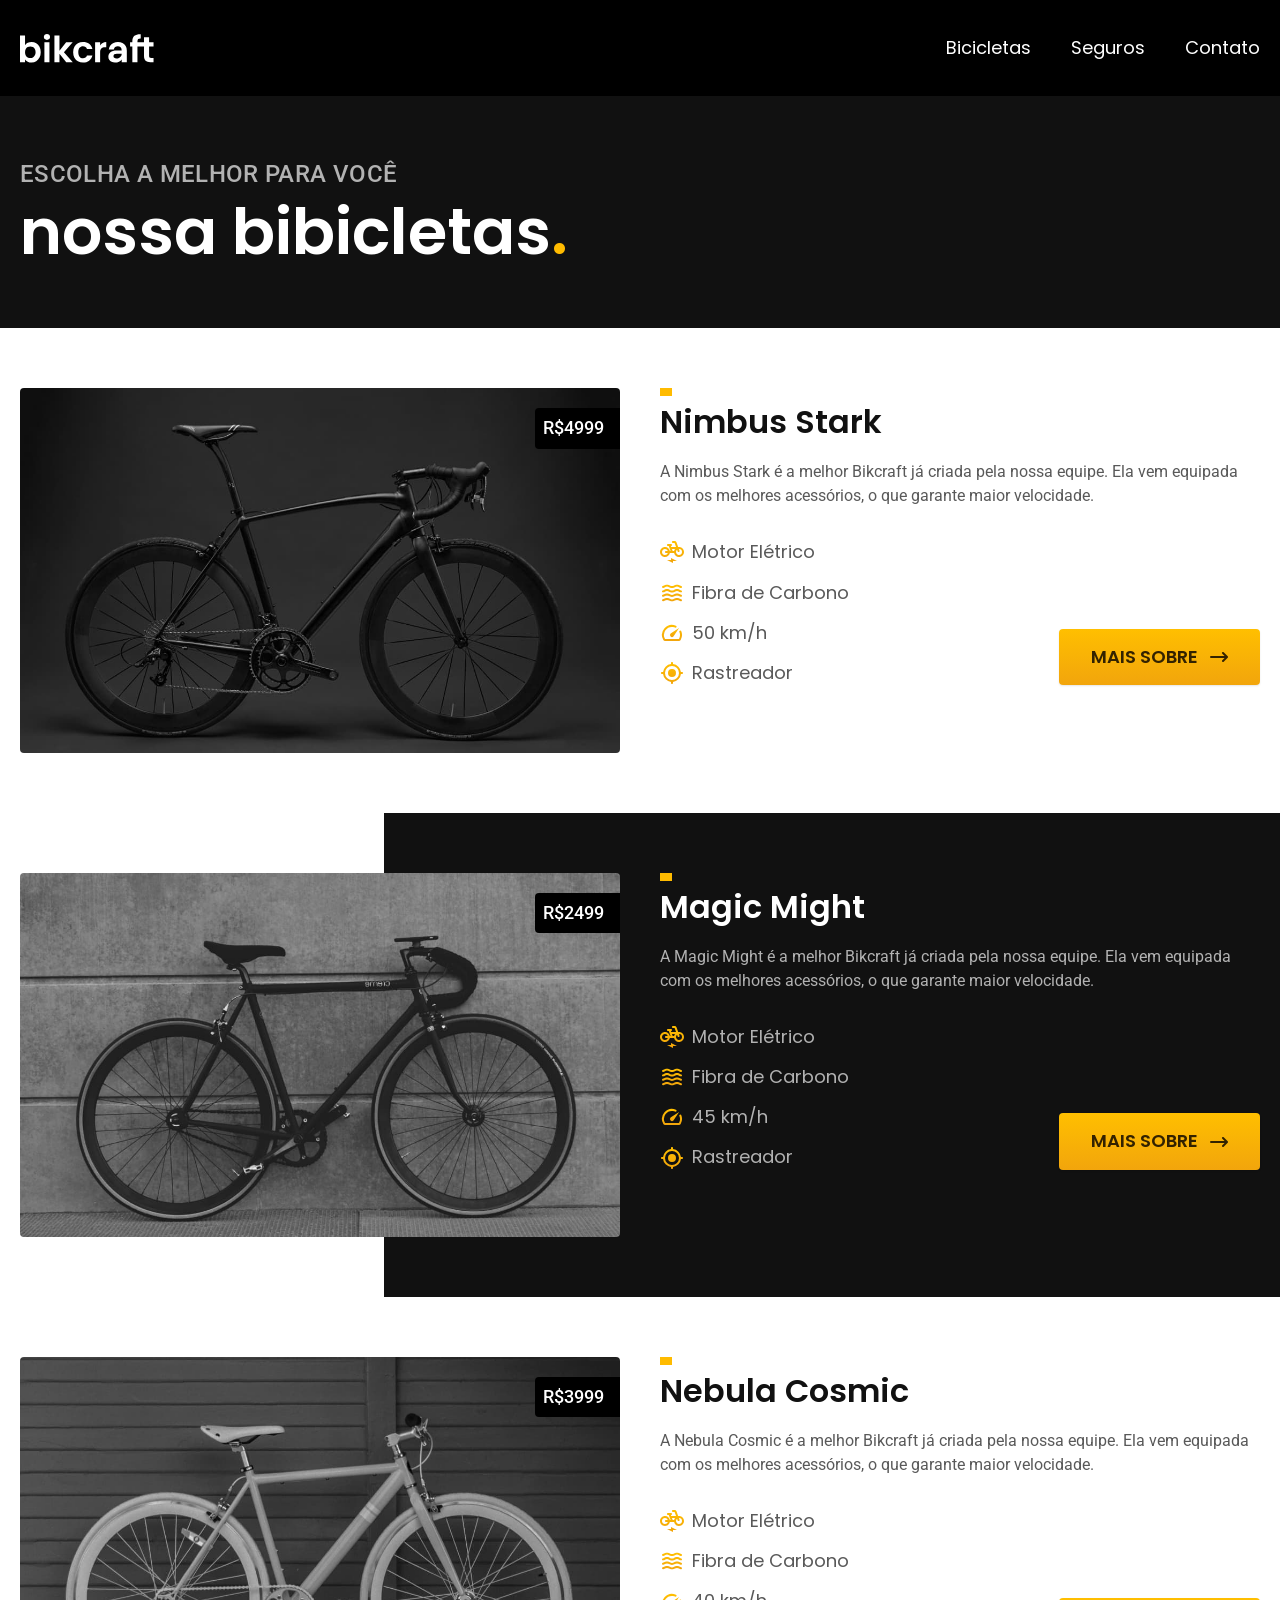
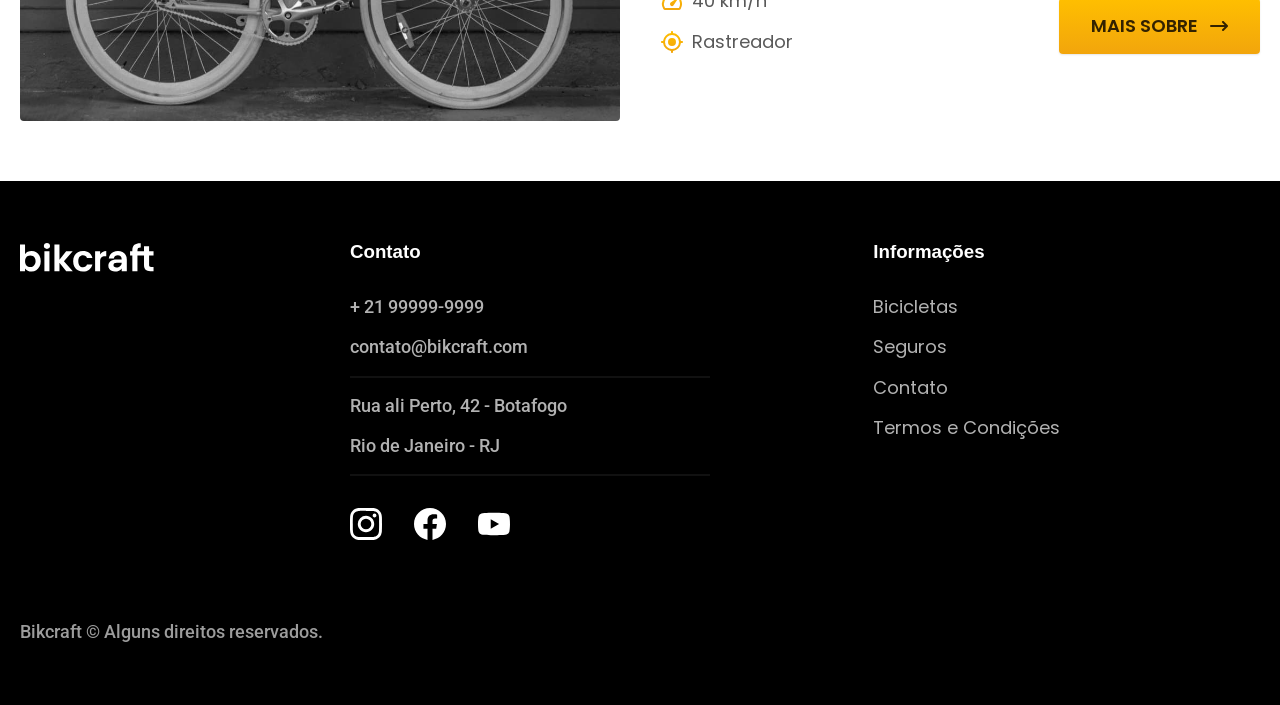
==== bicicletas.html @ 9035e0b9 "bicicletas" ====
<!DOCTYPE html>
<html lang="pt-br">

<head>
  <meta charset="UTF-8">
  <meta name="viewport" content="width=device-width, initial-scale=1.0">
  <title>Bicicletas| Bikcraft</title>
  <meta name="description" content="Descubra nossa linha de bicicletas de alta performance.">

  <link rel="stylesheet" href="./css/style.css">

  <link rel="preconnect" href="https://fonts.googleapis.com">
  <link rel="preconnect" href="https://fonts.gstatic.com" crossorigin>
  <link href="https://fonts.googleapis.com/css2?family=Merriweather:ital,wght@1,900&family=Poppins:wght@500;600&family=Roboto:wght@400;500&display=swap" rel="stylesheet">

</head>

<body id="bicicletas">
  <header class="header-bg">
    <div class="header container">
      <a href="./">
        <img src="./img/bikcraft.svg" alt=" Bikcraft">
      </a>

      <nav aria-label="primaria">
        <ul class="header-menu font-1-m cor-0">
          <li><a href="./bicicletas.html">Bicicletas</a></li>
          <li><a href="./seguros.html">Seguros</a></li>
          <li><a href="./contato.html ">Contato</a></li>
        </ul>
      </nav>
    </div>
  </header>

  <main>
    <div class="titulo-bg">
      <div class="titulo container">
        <p class="font-2-l-b cor-5">Escolha a melhor para você</p>
        <h1 class="font-1-xxl cor-0">nossa bibicletas<span class="cor-p1">.</span></h1>
      </div>
    </div>

    <div class="bicicletas container">
      <div class="bicicletas-imagem">
        <img src="./img/bicicletas/nimbus.jpg" alt="Bicileta preta">
        <span class="font-2-m cor-0">R$4999</span>
      </div>
      <div class="bicicletas-conteudo">
        <h2 class="font-1-xl">Nimbus Stark</h2>
        <p class="font-2-s cor-8">A Nimbus Stark é a melhor Bikcraft já criada pela nossa equipe. Ela vem equipada com os melhores acessórios, o que garante maior velocidade.</p>
        <ul class="font-1-m cor-8">
          <li><img src="./img/icones/eletrica.svg" alt="">Motor Elétrico</li>
          <li><img src="./img/icones/carbono.svg" alt="">Fibra de Carbono</li>
          <li><img src="./img/icones/velocidade.svg" alt="">50 km/h</li>
          <li><img src="./img/icones/rastreador.svg" alt="">Rastreador</li>
        </ul>
        <a class="botao seta" href="./bicicletas/nimbus.html">Mais Sobre</a>
      </div>
    </div>


    <div class="bicicletas-bg">
      <div class="bicicletas container">
        <div class="bicicletas-imagem">
          <img src="./img/bicicletas/magic.jpg" alt="Bicileta preta">
          <span class="font-2-m cor-0">R$2499</span>
        </div>
        <div class="bicicletas-conteudo">
          <h2 class="font-1-xl cor-0">Magic Might</h2>
          <p class="font-2-s cor-5">A Magic Might é a melhor Bikcraft já criada pela nossa equipe. Ela vem equipada com os melhores acessórios, o que garante maior velocidade.</p>
          <ul class="font-1-m cor-5">
            <li><img src="./img/icones/eletrica.svg" alt="">Motor Elétrico</li>
            <li><img src="./img/icones/carbono.svg" alt="">Fibra de Carbono</li>
            <li><img src="./img/icones/velocidade.svg" alt="">45 km/h</li>
            <li><img src="./img/icones/rastreador.svg" alt="">Rastreador</li>
          </ul>
          <a class="botao seta" href="./bicicletas/magic.html">Mais Sobre</a>
        </div>
      </div>
    </div>

    <div class="bicicletas container">
      <div class="bicicletas-imagem">
        <img src="./img/bicicletas/nebula.jpg" alt="Bicileta preta">
        <span class="font-2-m cor-0">R$3999</span>
      </div>
      <div class="bicicletas-conteudo">
        <h2 class="font-1-xl">Nebula Cosmic</h2>
        <p class="font-2-s cor-8">A Nebula Cosmic é a melhor Bikcraft já criada pela nossa equipe. Ela vem equipada com os melhores acessórios, o que garante maior velocidade.</p>
        <ul class="font-1-m cor-8">
          <li><img src="./img/icones/eletrica.svg" alt="">Motor Elétrico</li>
          <li><img src="./img/icones/carbono.svg" alt="">Fibra de Carbono</li>
          <li><img src="./img/icones/velocidade.svg" alt="">40 km/h</li>
          <li><img src="./img/icones/rastreador.svg" alt="">Rastreador</li>
        </ul>
        <a class="botao seta" href="./bicicletas/nebula.html">Mais Sobre</a>
      </div>
    </div>

  </main>


  <footer class="footer-bg">
    <div class="footer container">
      <img src="./img/bikcraft.svg" alt="Bikcraft">
      <div class="footer-contato">
        <h3 class="font-l-2-b cor-0">Contato</h3>
        <ul class="font-2-m cor-5">
          <li><a href="tel:+5521999999999">+ 21 99999-9999</a></li>
          <li><a href="mailto:contato@bikcraft.com ">contato@bikcraft.com</a></li>
          <li>Rua ali Perto, 42 - Botafogo</li>
          <li>Rio de Janeiro - RJ</li>
        </ul>
        <div class="footer-redes">
          <a href="./">
            <img src="./img/redes/instagram.svg" alt="Instagram">
          </a>

          <a href="./">
            <img src="./img/redes/facebook.svg" alt="">
          </a>

          <a href="./">
            <img src="./img/redes/youtube.svg" alt="Youtube">
          </a>
        </div>
      </div>
      <div class="footer-informacoes">
        <h3 class="font-l-2-b cor-0">Informações</h3>
        <nav>
          <ul class="font-1-m cor-5">
            <li><a href="./bicicletas.html">Bicicletas</a></li>
            <li><a href="./seguros.html">Seguros</a></li>
            <li><a href="./contato.html ">Contato</a></li>
            <li><a href="./termos.html ">Termos e Condições</a></li>
          </ul>
        </nav>
      </div>
      <p class="footer-copy font-2-m cor-6">Bikcraft © Alguns direitos reservados.</p>
    </div>
  </footer>
</body>

</html>
---- css/style.css ----
@import "./global/global.css";
@import "./utilidades/tipografia.css";
@import "./utilidades/cores.css";

@import "./global/header.css";
@import "./global/footer.css";

/* Utilidades */
@import "./utilidades/componentes.css";

/* Home */
@import "./home/introducao.css";
@import "./home/tecnologia.css";
@import "./home/parceiros.css";
@import "./home/depoimento.css";

/* Bicicletas */
@import "./bicicletas/bicicletas-lista.css";
@import "./bicicletas/bicicletas.css";

/* Seguros */
@import "./seguros/seguros.css";

/* Termos */
@import "./termos/termos.css";

/* Bicicletas */
@import "./bicicletas/bicicletas.css";
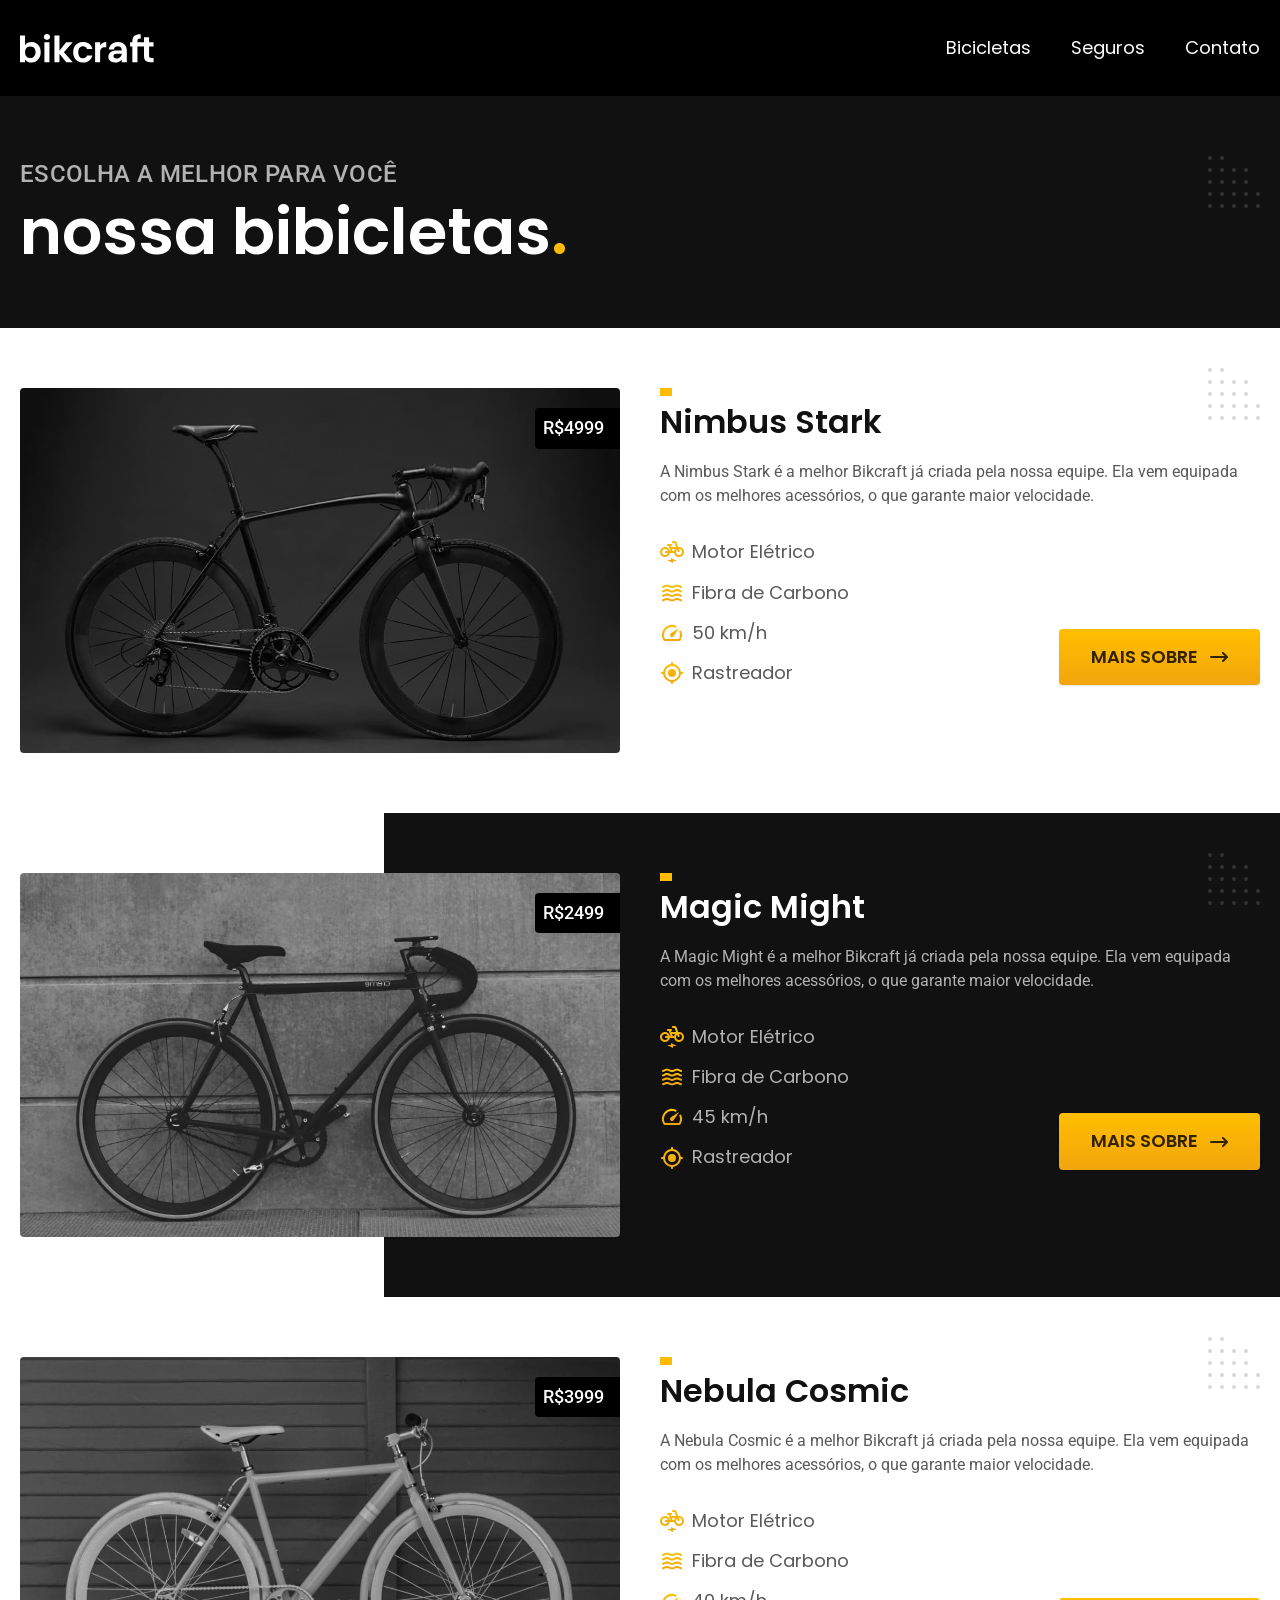
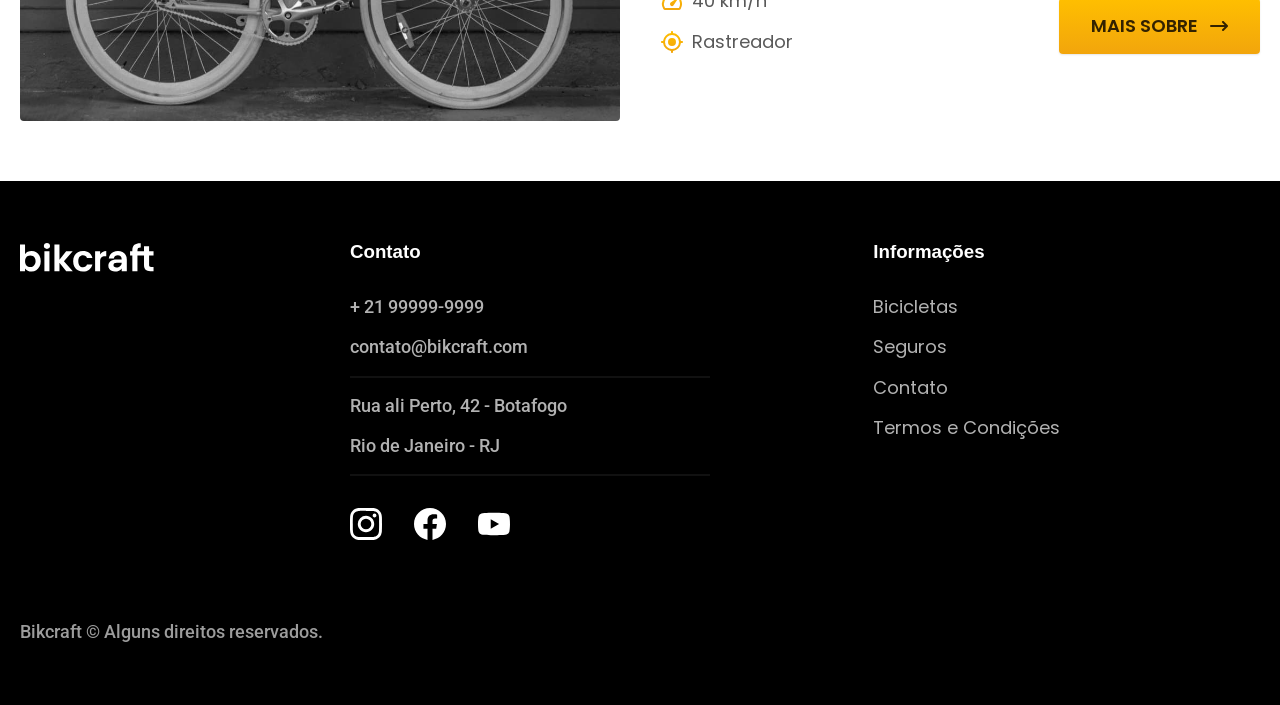
==== commit 3b061901: "otimizações" ====
--- a/bicicletas.html
+++ b/bicicletas.html
@@ -7,6 +7,7 @@
   <title>Bicicletas| Bikcraft</title>
   <meta name="description" content="Descubra nossa linha de bicicletas de alta performance.">
 
+  <link rel="preload" href="./css/style.css" as="style">
   <link rel="stylesheet" href="./css/style.css">
 
   <link rel="preconnect" href="https://fonts.googleapis.com">
@@ -19,7 +20,7 @@
   <header class="header-bg">
     <div class="header container">
       <a href="./">
-        <img src="./img/bikcraft.svg" alt=" Bikcraft">
+        <img src="./img/bikcraft.svg" width="136" height="32" alt=" Bikcraft">
       </a>
 
       <nav aria-label="primaria">
@@ -42,17 +43,17 @@
 
     <div class="bicicletas container">
       <div class="bicicletas-imagem">
-        <img src="./img/bicicletas/nimbus.jpg" alt="Bicileta preta">
+        <img src="./img/bicicletas/nimbus.jpg" width="1120" height="680" alt="Bicileta preta">
         <span class="font-2-m cor-0">R$4999</span>
       </div>
       <div class="bicicletas-conteudo">
         <h2 class="font-1-xl">Nimbus Stark</h2>
         <p class="font-2-s cor-8">A Nimbus Stark é a melhor Bikcraft já criada pela nossa equipe. Ela vem equipada com os melhores acessórios, o que garante maior velocidade.</p>
         <ul class="font-1-m cor-8">
-          <li><img src="./img/icones/eletrica.svg" alt="">Motor Elétrico</li>
-          <li><img src="./img/icones/carbono.svg" alt="">Fibra de Carbono</li>
-          <li><img src="./img/icones/velocidade.svg" alt="">50 km/h</li>
-          <li><img src="./img/icones/rastreador.svg" alt="">Rastreador</li>
+          <li><img src="./img/icones/eletrica.svg" width="32" height="32" alt="">Motor Elétrico</li>
+          <li><img src="./img/icones/carbono.svg" width="32" height="32" alt="">Fibra de Carbono</li>
+          <li><img src="./img/icones/velocidade.svg" width="32" height="32" alt="">50 km/h</li>
+          <li><img src="./img/icones/rastreador.svg" width="32" height="32" alt="">Rastreador</li>
         </ul>
         <a class="botao seta" href="./bicicletas/nimbus.html">Mais Sobre</a>
       </div>
@@ -62,17 +63,17 @@
     <div class="bicicletas-bg">
       <div class="bicicletas container">
         <div class="bicicletas-imagem">
-          <img src="./img/bicicletas/magic.jpg" alt="Bicileta preta">
+          <img src="./img/bicicletas/magic.jpg" width="1120" height="680" alt="Bicileta preta">
           <span class="font-2-m cor-0">R$2499</span>
         </div>
         <div class="bicicletas-conteudo">
           <h2 class="font-1-xl cor-0">Magic Might</h2>
           <p class="font-2-s cor-5">A Magic Might é a melhor Bikcraft já criada pela nossa equipe. Ela vem equipada com os melhores acessórios, o que garante maior velocidade.</p>
           <ul class="font-1-m cor-5">
-            <li><img src="./img/icones/eletrica.svg" alt="">Motor Elétrico</li>
-            <li><img src="./img/icones/carbono.svg" alt="">Fibra de Carbono</li>
-            <li><img src="./img/icones/velocidade.svg" alt="">45 km/h</li>
-            <li><img src="./img/icones/rastreador.svg" alt="">Rastreador</li>
+            <li><img src="./img/icones/eletrica.svg" width="32" height="32" alt="">Motor Elétrico</li>
+            <li><img src="./img/icones/carbono.svg" width="32" height="32" alt="">Fibra de Carbono</li>
+            <li><img src="./img/icones/velocidade.svg" width="32" height="32" alt="">45 km/h</li>
+            <li><img src="./img/icones/rastreador.svg" width="32" height="32" alt="">Rastreador</li>
           </ul>
           <a class="botao seta" href="./bicicletas/magic.html">Mais Sobre</a>
         </div>
@@ -81,17 +82,17 @@
 
     <div class="bicicletas container">
       <div class="bicicletas-imagem">
-        <img src="./img/bicicletas/nebula.jpg" alt="Bicileta preta">
+        <img src="./img/bicicletas/nebula.jpg" width="1120" height="680" alt="Bicileta preta">
         <span class="font-2-m cor-0">R$3999</span>
       </div>
       <div class="bicicletas-conteudo">
         <h2 class="font-1-xl">Nebula Cosmic</h2>
         <p class="font-2-s cor-8">A Nebula Cosmic é a melhor Bikcraft já criada pela nossa equipe. Ela vem equipada com os melhores acessórios, o que garante maior velocidade.</p>
         <ul class="font-1-m cor-8">
-          <li><img src="./img/icones/eletrica.svg" alt="">Motor Elétrico</li>
-          <li><img src="./img/icones/carbono.svg" alt="">Fibra de Carbono</li>
-          <li><img src="./img/icones/velocidade.svg" alt="">40 km/h</li>
-          <li><img src="./img/icones/rastreador.svg" alt="">Rastreador</li>
+          <li><img src="./img/icones/eletrica.svg" width="32" height="32" alt="">Motor Elétrico</li>
+          <li><img src="./img/icones/carbono.svg" width="32" height="32" alt="">Fibra de Carbono</li>
+          <li><img src="./img/icones/velocidade.svg" width="32" height="32" alt="">40 km/h</li>
+          <li><img src="./img/icones/rastreador.svg" width="32" height="32" alt="">Rastreador</li>
         </ul>
         <a class="botao seta" href="./bicicletas/nebula.html">Mais Sobre</a>
       </div>
@@ -102,7 +103,7 @@
 
   <footer class="footer-bg">
     <div class="footer container">
-      <img src="./img/bikcraft.svg" alt="Bikcraft">
+      <img src="./img/bikcraft.svg" width="136" height="32" alt="Bikcraft">
       <div class="footer-contato">
         <h3 class="font-l-2-b cor-0">Contato</h3>
         <ul class="font-2-m cor-5">
@@ -113,15 +114,15 @@
         </ul>
         <div class="footer-redes">
           <a href="./">
-            <img src="./img/redes/instagram.svg" alt="Instagram">
+            <img src="./img/redes/instagram.svg" width="32" height="32" alt="Instagram">
           </a>
 
           <a href="./">
-            <img src="./img/redes/facebook.svg" alt="">
+            <img src="./img/redes/facebook.svg" width="32" height="32" alt="">
           </a>
 
           <a href="./">
-            <img src="./img/redes/youtube.svg" alt="Youtube">
+            <img src="./img/redes/youtube.svg" width="32" height="32" alt="Youtube">
           </a>
         </div>
       </div>
--- a/css/style.css
+++ b/css/style.css
@@ -7,6 +7,7 @@
 
 /* Utilidades */
 @import "./utilidades/componentes.css";
+@import "./utilidades/formulario.css";
 
 /* Home */
 @import "./home/introducao.css";
@@ -18,11 +19,21 @@
 @import "./bicicletas/bicicletas-lista.css";
 @import "./bicicletas/bicicletas.css";
 
+/* Bicicleta */
+@import "./bicicleta/bicicleta.css";
+@import "./bicicleta/seguro.css";
+
 /* Seguros */
 @import "./seguros/seguros.css";
+@import "./seguros/vantagens.css";
+@import "./seguros/perguntas.css";
+
+/* contato */
+@import "./contato/contato.css";
+@import "./contato/lojas.css";
+
+/* Orcamento*/
+@import "./orcamento/orcamento.css";
 
 /* Termos */
 @import "./termos/termos.css";
-
-/* Bicicletas */
-@import "./bicicletas/bicicletas.css";
--- a/css/style.css
+++ b/css/style.css
@@ -7,6 +7,7 @@
 
 /* Utilidades */
 @import "./utilidades/componentes.css";
+@import "./utilidades/formulario.css";
 
 /* Home */
 @import "./home/introducao.css";
@@ -18,11 +19,21 @@
 @import "./bicicletas/bicicletas-lista.css";
 @import "./bicicletas/bicicletas.css";
 
+/* Bicicleta */
+@import "./bicicleta/bicicleta.css";
+@import "./bicicleta/seguro.css";
+
 /* Seguros */
 @import "./seguros/seguros.css";
+@import "./seguros/vantagens.css";
+@import "./seguros/perguntas.css";
+
+/* contato */
+@import "./contato/contato.css";
+@import "./contato/lojas.css";
+
+/* Orcamento*/
+@import "./orcamento/orcamento.css";
 
 /* Termos */
 @import "./termos/termos.css";
-
-/* Bicicletas */
-@import "./bicicletas/bicicletas.css";
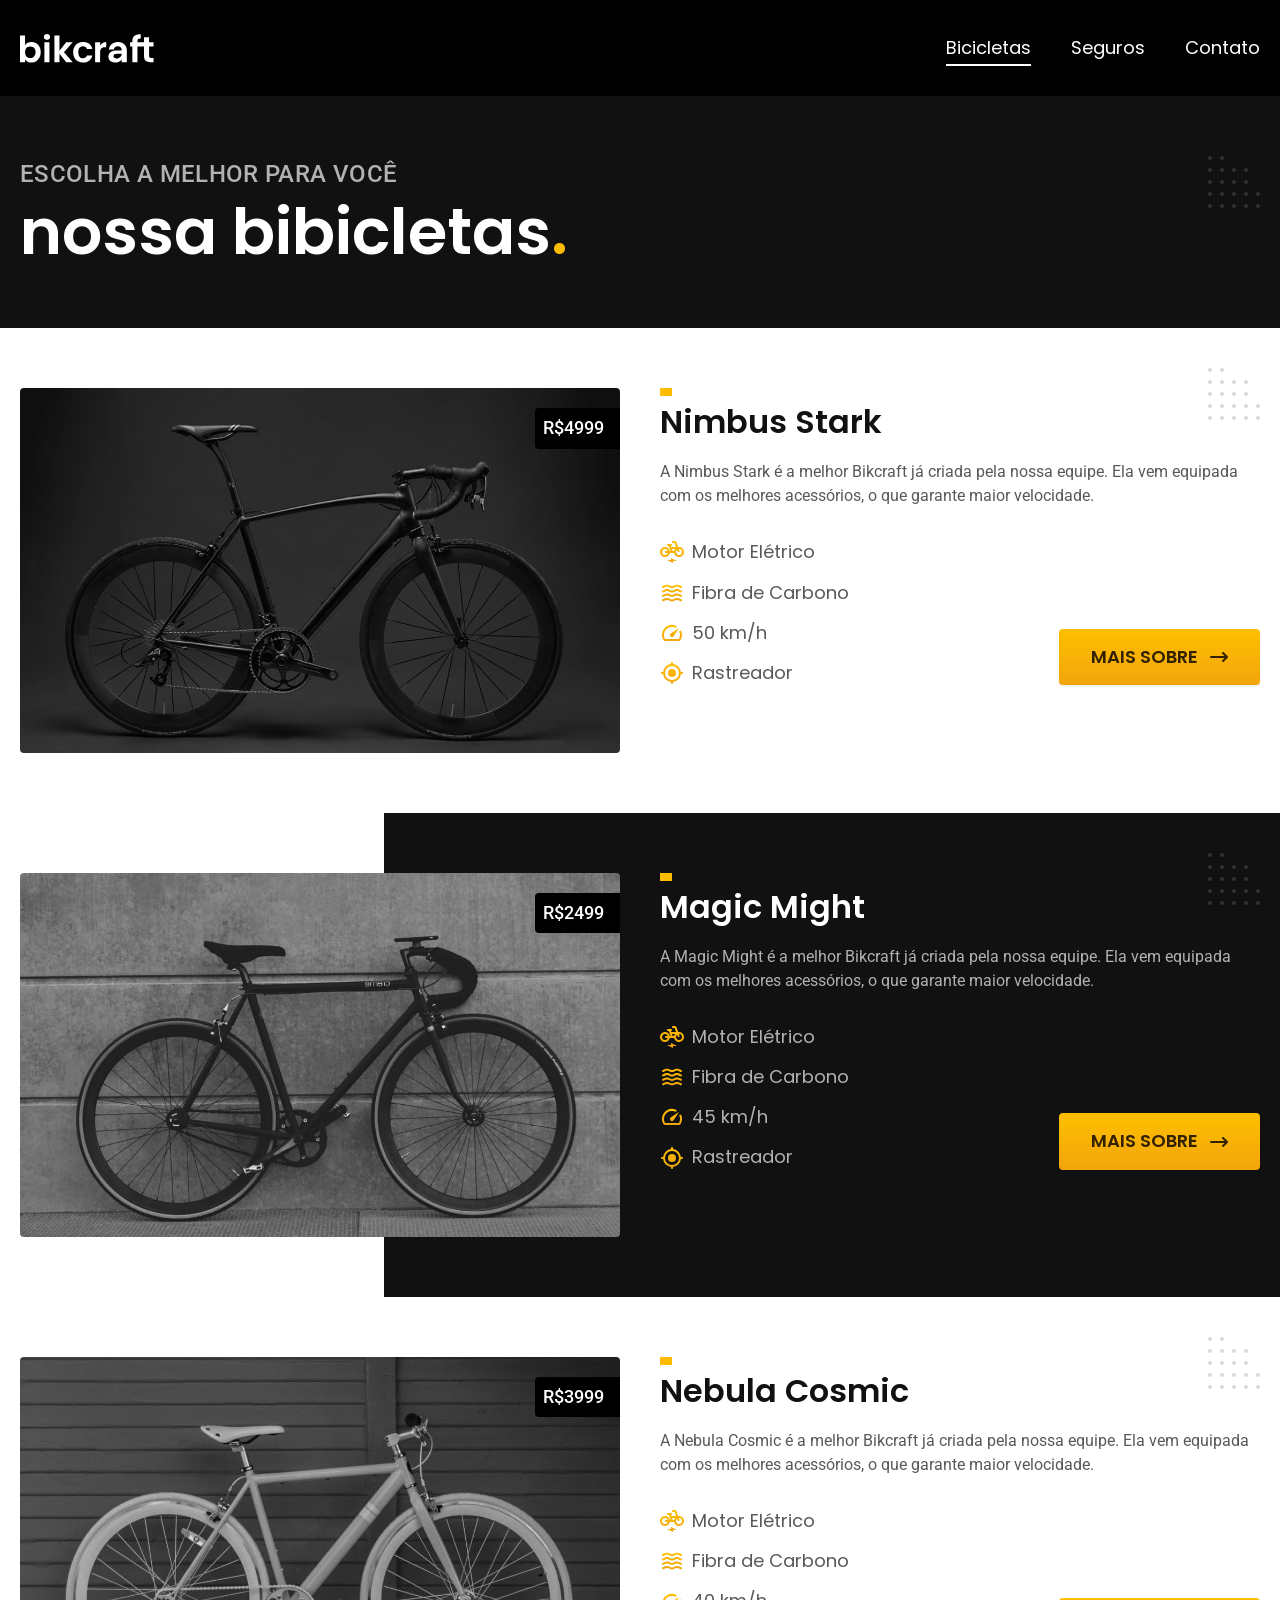
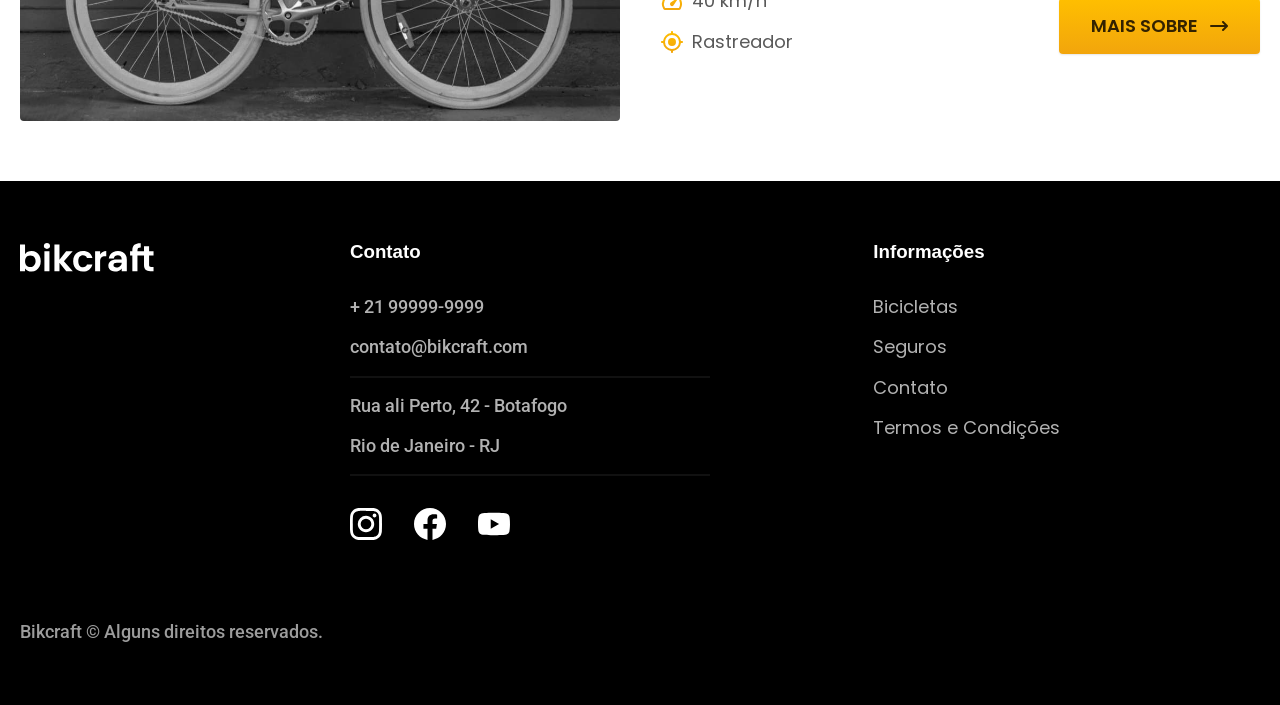
==== commit 459cce6b: "Menu Ativo com JS" ====
--- a/bicicletas.html
+++ b/bicicletas.html
@@ -140,6 +140,8 @@
       <p class="footer-copy font-2-m cor-6">Bikcraft © Alguns direitos reservados.</p>
     </div>
   </footer>
+  <script src="./js/script.js"></script>
 </body>
 
+
 </html>
